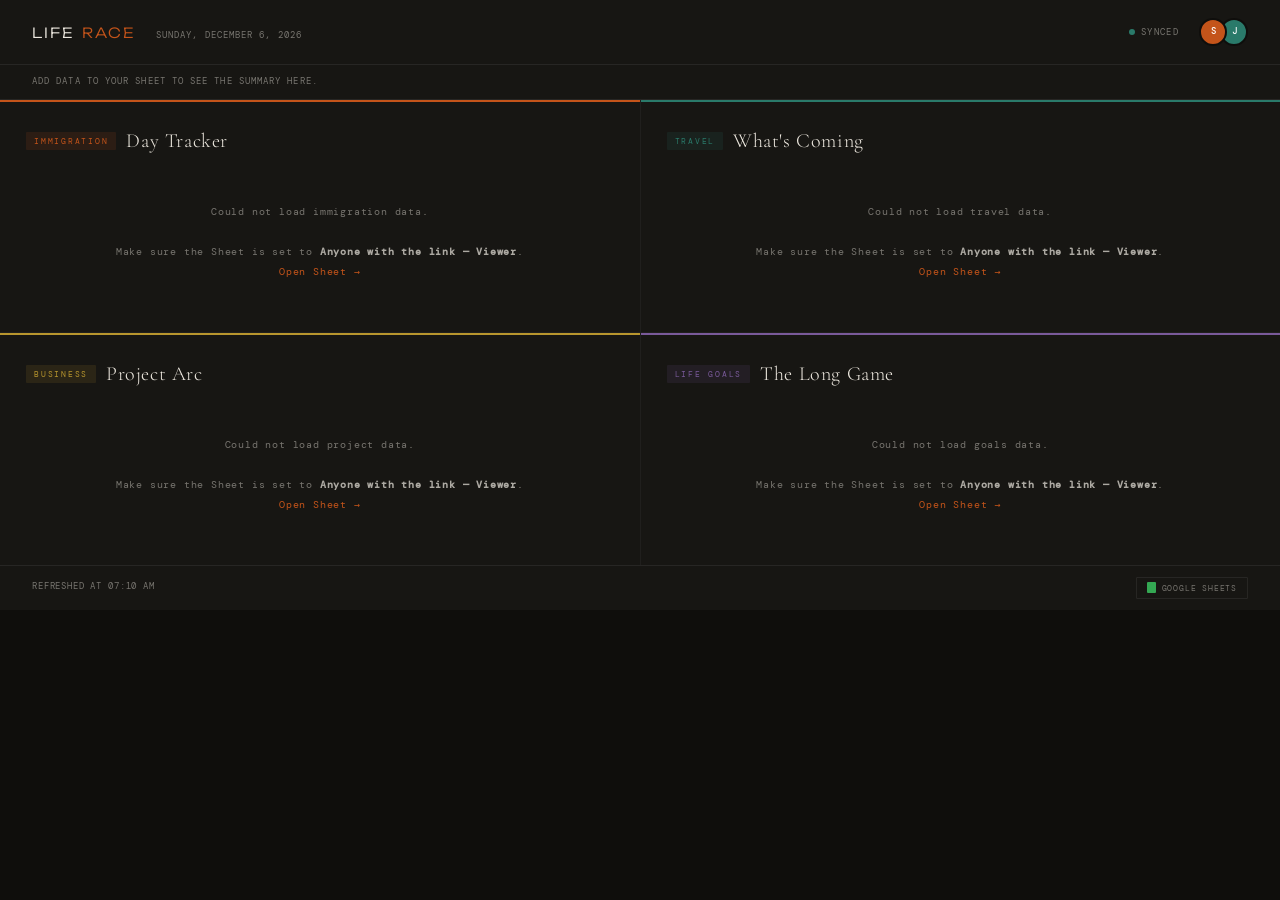
==== index.html @ 0c6e5dc6 "Add Life Race dashboard and wireframe for GitHub Pages - index.html: live dashboard connected to Goo" ====
<!DOCTYPE html>
<html lang="en">
<head>
<meta charset="UTF-8">
<meta name="viewport" content="width=device-width, initial-scale=1.0">
<title>Life Race</title>
<link rel="preconnect" href="https://fonts.googleapis.com">
<link href="https://fonts.googleapis.com/css2?family=Cormorant+Garamond:ital,wght@0,300;0,400;0,600;1,300;1,400&family=DM+Mono:wght@300;400;500&family=Unbounded:wght@300;400&display=swap" rel="stylesheet">
<style>
  :root {
    --bg:#0F0E0C; --surface:#171613; --surface-2:#1E1C19;
    --border:rgba(255,255,255,0.07); --border-strong:rgba(255,255,255,0.14);
    --text:#EDE8DF; --text-dim:rgba(237,232,223,0.45); --text-mid:rgba(237,232,223,0.7);
    --immigration:#C4541A; --immigration-soft:rgba(196,84,26,0.12);
    --travel:#2A7A6A; --travel-soft:rgba(42,122,106,0.12);
    --gantt:#B8962E; --gantt-soft:rgba(184,150,46,0.12);
    --goals:#7A5A9A; --goals-soft:rgba(122,90,154,0.12);
    --warn:#E53935;
  }
  *{margin:0;padding:0;box-sizing:border-box;}
  body{background:var(--bg);color:var(--text);font-family:'DM Mono',monospace;font-size:12px;min-height:100vh;line-height:1.5;}
  /* HEADER */
  .header{display:flex;align-items:center;justify-content:space-between;padding:18px 32px;border-bottom:1px solid var(--border);background:var(--surface);position:sticky;top:0;z-index:50;}
  .header-left{display:flex;align-items:baseline;gap:20px;}
  .logo{font-family:'Unbounded',sans-serif;font-size:14px;font-weight:300;letter-spacing:0.15em;text-transform:uppercase;}
  .logo span{color:var(--immigration);}
  .header-date{font-size:9px;letter-spacing:0.12em;color:var(--text-dim);text-transform:uppercase;}
  .header-right{display:flex;align-items:center;gap:20px;}
  .avatar-group{display:flex;}
  .avatar{width:28px;height:28px;border-radius:50%;border:2px solid var(--bg);display:flex;align-items:center;justify-content:center;font-size:9px;font-weight:500;}
  .avatar-1{background:var(--immigration);color:#fff;margin-right:-7px;z-index:2;}
  .avatar-2{background:var(--travel);color:#fff;}
  .sync-btn{display:flex;align-items:center;gap:6px;font-size:9px;letter-spacing:0.15em;color:var(--text-dim);text-transform:uppercase;cursor:pointer;transition:color 0.2s;background:none;border:none;font-family:inherit;}
  .sync-btn:hover{color:var(--text);}
  .dot{width:6px;height:6px;border-radius:50%;background:var(--travel);animation:pulse 2s ease-in-out infinite;}
  .dot.loading{background:var(--gantt);animation:none;opacity:0.7;}
  .dot.error{background:var(--warn);animation:none;}
  @keyframes pulse{0%,100%{opacity:1;}50%{opacity:0.4;}}
  /* STATUS BAR */
  .status-bar{background:var(--surface);border-bottom:1px solid var(--border);padding:10px 32px;display:flex;align-items:center;gap:22px;font-size:9px;letter-spacing:0.12em;color:var(--text-dim);text-transform:uppercase;overflow-x:auto;}
  .status-item strong{color:var(--text-mid);}
  .status-item.alert{color:var(--warn);}
  .status-item.alert strong{color:var(--warn);}
  .status-divider{width:1px;height:12px;background:var(--border-strong);flex-shrink:0;}
  /* GRID */
  .dashboard{display:grid;grid-template-columns:1fr 1fr;gap:1px;background:var(--border);}
  /* MODULE */
  .module{background:var(--surface);padding:26px;position:relative;overflow:hidden;animation:fadeIn 0.5s ease forwards;opacity:0;}
  .module:nth-child(1){animation-delay:0.05s;} .module:nth-child(2){animation-delay:0.12s;}
  .module:nth-child(3){animation-delay:0.19s;} .module:nth-child(4){animation-delay:0.26s;}
  @keyframes fadeIn{from{opacity:0;transform:translateY(10px);}to{opacity:1;transform:translateY(0);}}
  .module::before{content:'';position:absolute;top:0;left:0;right:0;height:2px;}
  .module-immigration::before{background:var(--immigration);}
  .module-travel::before{background:var(--travel);}
  .module-gantt::before{background:var(--gantt);}
  .module-goals::before{background:var(--goals);}
  .module-label{display:flex;align-items:center;gap:10px;margin-bottom:22px;}
  .module-tag{font-size:8px;letter-spacing:0.22em;text-transform:uppercase;padding:3px 8px;border-radius:1px;}
  .tag-immigration{background:var(--immigration-soft);color:var(--immigration);}
  .tag-travel{background:var(--travel-soft);color:var(--travel);}
  .tag-gantt{background:var(--gantt-soft);color:var(--gantt);}
  .tag-goals{background:var(--goals-soft);color:var(--goals);}
  .module-title{font-family:'Cormorant Garamond',serif;font-size:20px;font-weight:300;letter-spacing:0.03em;flex:1;}
  .last-sync{font-size:8px;color:var(--text-dim);letter-spacing:0.08em;}
  /* SHIMMER */
  .shimmer{background:linear-gradient(90deg,var(--surface-2) 25%,rgba(255,255,255,0.04) 50%,var(--surface-2) 75%);background-size:200% 100%;animation:shimmer 1.4s infinite;border-radius:2px;height:13px;margin-bottom:9px;}
  @keyframes shimmer{0%{background-position:200% 0;}100%{background-position:-200% 0;}}
  /* ERROR */
  .error-msg{padding:24px;text-align:center;color:var(--text-dim);font-size:10px;letter-spacing:0.08em;line-height:2;}
  .error-msg a{color:var(--immigration);text-decoration:none;}
  .error-msg strong{color:var(--text-mid);}
  /* IMMIGRATION */
  .imm-grid{display:grid;grid-template-columns:1fr 1fr;gap:12px;margin-bottom:20px;}
  .country-block{background:var(--surface-2);border:1px solid var(--border);padding:14px;border-radius:2px;}
  .country-flag{font-size:17px;margin-bottom:7px;}
  .country-name{font-size:8.5px;letter-spacing:0.2em;text-transform:uppercase;color:var(--text-dim);margin-bottom:3px;}
  .country-days{font-family:'Cormorant Garamond',serif;font-size:34px;font-weight:300;line-height:1;margin-bottom:3px;}
  .country-days.warn{color:var(--immigration);} .country-days.ok{color:var(--travel);}
  .country-limit{font-size:8.5px;color:var(--text-dim);}
  .progress-bar{height:3px;background:var(--border-strong);border-radius:2px;margin-top:9px;overflow:hidden;}
  .progress-fill{height:100%;border-radius:2px;transition:width 0.8s ease;}
  .fill-warn{background:var(--immigration);} .fill-ok{background:var(--travel);}
  .imm-log-label{font-size:8px;letter-spacing:0.2em;text-transform:uppercase;color:var(--text-dim);margin-bottom:9px;border-top:1px solid var(--border);padding-top:14px;}
  .imm-entry{display:flex;align-items:center;gap:9px;padding:7px 0;border-bottom:1px solid var(--border);font-size:9.5px;}
  .imm-entry:last-child{border-bottom:none;}
  .imm-flag{font-size:12px;} .imm-who{color:var(--text-mid);min-width:44px;} .imm-dates{color:var(--text-dim);flex:1;}
  .imm-dur{font-family:'Cormorant Garamond',serif;font-size:15px;font-weight:300;}
  /* TRAVEL */
  .travel-timeline{position:relative;padding-left:18px;margin-bottom:18px;}
  .travel-timeline::before{content:'';position:absolute;left:3px;top:8px;bottom:8px;width:1px;background:var(--border-strong);}
  .trip-item{position:relative;margin-bottom:18px;padding-left:14px;}
  .trip-item::before{content:'';position:absolute;left:-15px;top:5px;width:8px;height:8px;border-radius:50%;border:1px solid var(--travel);background:var(--bg);}
  .trip-item.current::before{background:var(--travel);}
  .trip-date{font-size:8.5px;letter-spacing:0.1em;color:var(--text-dim);text-transform:uppercase;margin-bottom:2px;}
  .trip-dest{font-family:'Cormorant Garamond',serif;font-size:17px;font-weight:400;margin-bottom:3px;}
  .trip-meta{display:flex;align-items:center;gap:8px;flex-wrap:wrap;}
  .trip-tag{padding:1px 6px;border-radius:1px;font-size:8px;letter-spacing:0.1em;text-transform:uppercase;}
  .trip-tag-work{background:var(--gantt-soft);color:var(--gantt);}
  .trip-tag-personal{background:var(--travel-soft);color:var(--travel);}
  .trip-tag-both{background:var(--goals-soft);color:var(--goals);}
  .trip-tag-holiday{background:var(--travel-soft);color:var(--travel);}
  .trip-tag-current{background:var(--immigration-soft);color:var(--immigration);}
  .trip-notes{font-size:8.5px;color:var(--text-dim);font-style:italic;}
  .travel-stats{display:grid;grid-template-columns:1fr 1fr 1fr;gap:8px;border-top:1px solid var(--border);padding-top:14px;}
  .stat-block{background:var(--surface-2);padding:10px;border-radius:2px;text-align:center;}
  .stat-num{font-family:'Cormorant Garamond',serif;font-size:24px;font-weight:300;color:var(--travel);display:block;}
  .stat-label{font-size:8px;letter-spacing:0.12em;text-transform:uppercase;color:var(--text-dim);}
  /* GANTT */
  .gantt-header-row{display:grid;margin-bottom:5px;}
  .gantt-month{font-size:7.5px;letter-spacing:0.12em;text-transform:uppercase;color:var(--text-dim);text-align:center;}
  .gantt-row{display:flex;align-items:center;margin-bottom:9px;gap:10px;}
  .gantt-name{font-size:9.5px;color:var(--text-mid);width:130px;flex-shrink:0;white-space:nowrap;overflow:hidden;text-overflow:ellipsis;}
  .gantt-track{flex:1;height:22px;background:var(--surface-2);border-radius:2px;position:relative;overflow:hidden;}
  .gantt-bar{position:absolute;height:100%;border-radius:2px;display:flex;align-items:center;padding:0 7px;font-size:8px;letter-spacing:0.06em;white-space:nowrap;overflow:hidden;}
  .gantt-today{position:absolute;top:0;bottom:0;width:1px;background:rgba(255,255,255,0.25);z-index:2;}
  .gantt-today::before{content:'NOW';position:absolute;top:-14px;left:3px;font-size:6.5px;letter-spacing:0.15em;color:rgba(255,255,255,0.3);}
  .gantt-legend{display:flex;gap:14px;margin-top:14px;border-top:1px solid var(--border);padding-top:12px;flex-wrap:wrap;}
  .legend-item{display:flex;align-items:center;gap:5px;font-size:8.5px;color:var(--text-dim);}
  .legend-dot{width:8px;height:8px;border-radius:1px;}
  .status-active{background:rgba(196,84,26,0.6);color:#fff;}
  .status-planning{background:rgba(184,150,46,0.6);color:#fff;}
  .status-ongoing{background:rgba(122,90,154,0.6);color:#fff;}
  .status-upcoming{background:rgba(42,122,106,0.45);color:rgba(237,232,223,0.8);}
  .status-complete{background:rgba(255,255,255,0.08);color:var(--text-dim);}
  .status-hold{background:rgba(255,255,255,0.05);color:var(--text-dim);}
  /* GOALS */
  .goals-grid{display:grid;grid-template-columns:1fr 1fr;gap:10px;}
  .goal-card{background:var(--surface-2);border:1px solid var(--border);padding:14px;border-radius:2px;position:relative;overflow:hidden;}
  .goal-bar{position:absolute;bottom:0;left:0;right:0;height:2px;background:var(--goals);opacity:0.5;transform-origin:left;transition:transform 0.7s ease;}
  .goal-horizon{font-size:7.5px;letter-spacing:0.2em;text-transform:uppercase;color:var(--goals);margin-bottom:7px;}
  .goal-title{font-family:'Cormorant Garamond',serif;font-size:14px;font-weight:400;line-height:1.3;margin-bottom:6px;}
  .goal-owner{font-size:8px;color:var(--text-dim);letter-spacing:0.08em;margin-bottom:5px;}
  .goal-footer{display:flex;justify-content:space-between;font-size:8.5px;}
  .goal-pct{color:var(--goals);font-weight:500;}
  .goal-next{color:var(--text-dim);font-style:italic;font-size:8px;max-width:120px;white-space:nowrap;overflow:hidden;text-overflow:ellipsis;}
  .goal-add{background:transparent;border:1px dashed var(--border-strong);padding:14px;border-radius:2px;display:flex;align-items:center;justify-content:center;color:var(--text-dim);font-size:8.5px;letter-spacing:0.15em;text-transform:uppercase;gap:6px;}
  /* BOTTOM */
  .bottom-bar{background:var(--surface);border-top:1px solid var(--border);padding:11px 32px;display:flex;align-items:center;font-size:8.5px;letter-spacing:0.1em;color:var(--text-dim);text-transform:uppercase;}
  .sheets-badge{margin-left:auto;display:flex;align-items:center;gap:6px;padding:4px 10px;border:1px solid var(--border);border-radius:1px;font-size:8px;letter-spacing:0.1em;}
  .sheets-icon{width:9px;height:11px;background:#34A853;border-radius:1px;display:inline-block;}
  @media(max-width:860px){.dashboard{grid-template-columns:1fr;}.imm-grid{grid-template-columns:1fr 1fr;}.goals-grid{grid-template-columns:1fr;}}
</style>
</head>
<body>
<div class="header">
  <div class="header-left">
    <div class="logo">Life <span>Race</span></div>
    <div class="header-date" id="headerDate"></div>
  </div>
  <div class="header-right">
    <button class="sync-btn" onclick="loadAll()">
      <span class="dot" id="syncDot"></span>
      <span id="syncLabel">Synced</span>
    </button>
    <div class="avatar-group">
      <div class="avatar avatar-1">S</div>
      <div class="avatar avatar-2">J</div>
    </div>
  </div>
</div>
<div class="status-bar" id="statusBar">
  <div class="status-item">Loading your data...</div>
</div>
<div class="dashboard">
  <div class="module module-immigration">
    <div class="module-label">
      <span class="module-tag tag-immigration">Immigration</span>
      <span class="module-title">Day Tracker</span>
      <span class="last-sync" id="immSync"></span>
    </div>
    <div id="immContent">
      <div class="shimmer" style="width:100%;height:88px;margin-bottom:12px"></div>
      <div class="shimmer" style="width:80%"></div><div class="shimmer" style="width:60%"></div>
    </div>
  </div>
  <div class="module module-travel">
    <div class="module-label">
      <span class="module-tag tag-travel">Travel</span>
      <span class="module-title">What's Coming</span>
      <span class="last-sync" id="travelSync"></span>
    </div>
    <div id="travelContent">
      <div class="shimmer" style="width:70%"></div>
      <div class="shimmer" style="width:90%"></div>
      <div class="shimmer" style="width:55%"></div>
    </div>
  </div>
  <div class="module module-gantt">
    <div class="module-label">
      <span class="module-tag tag-gantt">Business</span>
      <span class="module-title">Project Arc</span>
      <span class="last-sync" id="ganttSync"></span>
    </div>
    <div id="ganttContent">
      <div class="shimmer" style="width:100%;height:22px;margin-bottom:9px"></div>
      <div class="shimmer" style="width:100%;height:22px;margin-bottom:9px"></div>
      <div class="shimmer" style="width:100%;height:22px;margin-bottom:9px"></div>
    </div>
  </div>
  <div class="module module-goals">
    <div class="module-label">
      <span class="module-tag tag-goals">Life Goals</span>
      <span class="module-title">The Long Game</span>
      <span class="last-sync" id="goalsSync"></span>
    </div>
    <div id="goalsContent">
      <div class="shimmer" style="width:100%;height:80px;margin-bottom:10px"></div>
      <div class="shimmer" style="width:100%;height:80px"></div>
    </div>
  </div>
</div>
<div class="bottom-bar">
  <span id="bottomLeft">Loading...</span>
  <div class="sheets-badge">
    <span class="sheets-icon"></span>
    Google Sheets
  </div>
</div>
<script>
const SHEET_ID = '1gsTrgf-GvBFCwSzpoacBqti5JS8JfvwlRWJtqR7LKK0';
const LIMIT = 182;
const today = new Date();
today.setHours(0,0,0,0);
function parseDate(v) {
  if (!v) return null;
  const m = String(v).match(/Date\((\d+),(\d+),(\d+)\)/);
  if (m) return new Date(+m[1], +m[2], +m[3]);
  const d = new Date(v);
  return isNaN(d) ? null : d;
}
function fmt(d) {
  if (!d) return '';
  return d.toLocaleDateString('en-GB',{day:'numeric',month:'short',year:'2-digit'});
}
function diff(a,b) {
  if (!a||!b) return 0;
  return Math.max(0, Math.round((b-a)/86400000));
}
async function fetchSheet(tab) {
  const url = `https://docs.google.com/spreadsheets/d/${SHEET_ID}/gviz/tq?tqx=out:json&sheet=${encodeURIComponent(tab)}`;
  const res = await fetch(url);
  if (!res.ok) throw new Error('fetch failed');
  const text = await res.text();
  const json = JSON.parse(text.match(/setResponse\(([\s\S]*)\)/)[1]);
  if (!json.table) throw new Error('no table');
  const rows = [];
  (json.table.rows||[]).forEach((row,i) => {
    if (i < 4) return; // skip 4 header rows
    const cells = (row.c||[]).map(c=>c?c.v:null);
    if (cells.some(c=>c!==null&&c!=='')) rows.push(cells);
  });
  return rows;
}
function errHTML(msg) {
  return `<div class="error-msg">${msg}<br><br>
    Make sure the Sheet is set to <strong>Anyone with the link — Viewer</strong>.<br>
    <a href="https://docs.google.com/spreadsheets/d/${SHEET_ID}" target="_blank">Open Sheet &#x2192;</a></div>`;
}
function setSyncing() { document.getElementById('syncDot').className='dot loading'; document.getElementById('syncLabel').textContent='Syncing...'; }
function setSynced()  { document.getElementById('syncDot').className='dot'; document.getElementById('syncLabel').textContent='Synced'; }
function setError()   { document.getElementById('syncDot').className='dot error'; document.getElementById('syncLabel').textContent='Error — check sharing'; }
// ── IMMIGRATION ──────────────────────────────────────────────────────────
async function loadImmigration() {
  try {
    const rows = await fetchSheet('🛂 Immigration');
    // cols: 1=Person,2=CountryText,3=CountryDrop,4=Arrival,5=Departure,6=Days,7=Notes
    const totals = {'United States':0,'Canada':0};
    const stays = [];
    rows.forEach(r => {
      const person  = r[1]||'';
      const country = r[3]||r[2]||'';
      const arrival = parseDate(r[4]);
      const depart  = parseDate(r[5]);
      if (!arrival) return;
      const dep = depart||today;
      const days = diff(arrival, dep);
      if (arrival.getFullYear()===today.getFullYear() && totals[country]!==undefined) {
        totals[country]+=days;
      }
      stays.push({person,country,arrival,depart,days,notes:r[7]||''});
    });
    const usUsed = Math.round(totals['United States']);
    const caUsed = Math.round(totals['Canada']);
    const usPct  = usUsed/LIMIT;
    const caPct  = caUsed/LIMIT;
    const recent = stays.filter(s=>s.arrival).sort((a,b)=>b.arrival-a.arrival).slice(0,4);
    let html = `<div class="imm-grid">
      <div class="country-block">
        <div class="country-flag">&#x1F1FA;&#x1F1F8;</div>
        <div class="country-name">United States</div>
        <div class="country-days ${usPct>0.8?'warn':'ok'}">${usUsed}</div>
        <div class="country-limit">of ${LIMIT} days this year</div>
        <div class="progress-bar"><div class="progress-fill ${usPct>0.8?'fill-warn':'fill-ok'}" style="width:${Math.min(usPct*100,100).toFixed(1)}%"></div></div>
      </div>
      <div class="country-block">
        <div class="country-flag">&#x1F1E8;&#x1F1E6;</div>
        <div class="country-name">Canada</div>
        <div class="country-days ${caPct>0.8?'warn':'ok'}">${caUsed}</div>
        <div class="country-limit">of ${LIMIT} days this year</div>
        <div class="progress-bar"><div class="progress-fill ${caPct>0.8?'fill-warn':'fill-ok'}" style="width:${Math.min(caPct*100,100).toFixed(1)}%"></div></div>
      </div>
    </div>
    <div class="imm-log-label">Recent stays</div>`;
    recent.forEach(s => {
      const flag = s.country.includes('Canada')?'&#x1F1E8;&#x1F1E6;':s.country.includes('United')?'&#x1F1FA;&#x1F1F8;':'&#x1F30D;';
      html += `<div class="imm-entry">
        <span class="imm-flag">${flag}</span>
        <span class="imm-who">${s.person||'&#x2014;'}</span>
        <span class="imm-dates">${fmt(s.arrival)} &#x2013; ${s.depart?fmt(s.depart):'Present'}</span>
        <span class="imm-dur">${s.days}d</span>
      </div>`;
    });
    document.getElementById('immContent').innerHTML = html;
    document.getElementById('immSync').textContent = 'Live';
    return { usUsed, caUsed, usLeft:LIMIT-usUsed, caLeft:LIMIT-caUsed, usPct };
  } catch(e) {
    document.getElementById('immContent').innerHTML = errHTML('Could not load immigration data.');
    return null;
  }
}
// ── TRAVEL ───────────────────────────────────────────────────────────────
async function loadTravel() {
  try {
    const rows = await fetchSheet('✈️ Travel');
    // cols: 1=Traveler,2=Destination,3=Departure,4=Return,5=Type,6=Nights,7=Notes
    const trips = rows.map(r=>({
      traveler: r[1]||'',
      dest:     r[2]||'',
      dep:      parseDate(r[3]),
      ret:      parseDate(r[4]),
      type:     (r[5]||'').toLowerCase(),
      notes:    r[7]||''
    })).filter(t=>t.dest&&t.dep);
    trips.sort((a,b)=>a.dep-b.dep);
    const upcoming = trips.filter(t=>!t.ret||t.ret>=today);
    const totalNights = trips.reduce((s,t)=>s+(t.ret&&t.dep?diff(t.dep,t.ret):0),0);
    const countrySet = new Set(trips.map(t=>t.dest.split(',').pop().trim()));
    let html = '<div class="travel-timeline">';
    const show = upcoming.slice(0,5);
    if (!show.length) {
      html += '<div style="color:var(--text-dim);font-size:10px;padding:16px 0 16px 14px;">No upcoming trips logged yet.</div>';
    }
    show.forEach(t => {
      const isCurrent = t.dep<=today&&(!t.ret||t.ret>=today);
      const nights = t.ret?diff(t.dep,t.ret):null;
      const typeKey = t.type.replace(/\s+/g,'-')||'personal';
      html += `<div class="trip-item ${isCurrent?'current':''}">
        <div class="trip-date">${fmt(t.dep)}${t.ret?' &#x2014; '+fmt(t.ret):''}</div>
        <div class="trip-dest">${t.dest}</div>
        <div class="trip-meta">
          ${isCurrent?'<span class="trip-tag trip-tag-current">Current</span>':`<span class="trip-tag trip-tag-${typeKey}">${t.type||'Trip'}</span>`}
          ${nights?`<span class="trip-notes">${nights} nights</span>`:''}
          ${t.notes?`<span class="trip-notes">${t.notes}</span>`:''}
        </div>
      </div>`;
    });
    html += `</div>
    <div class="travel-stats">
      <div class="stat-block"><span class="stat-num">${upcoming.length}</span><span class="stat-label">Upcoming</span></div>
      <div class="stat-block"><span class="stat-num">${countrySet.size}</span><span class="stat-label">Countries</span></div>
      <div class="stat-block"><span class="stat-num">${totalNights}</span><span class="stat-label">Nights planned</span></div>
    </div>`;
    document.getElementById('travelContent').innerHTML = html;
    document.getElementById('travelSync').textContent = 'Live';
    return { nextTrip: upcoming[0]||null };
  } catch(e) {
    document.getElementById('travelContent').innerHTML = errHTML('Could not load travel data.');
    return null;
  }
}
// ── PROJECTS ─────────────────────────────────────────────────────────────
async function loadProjects() {
  try {
    const rows = await fetchSheet('📋 Projects');
    // cols: 1=Lead,2=Name,3=Start,4=End,5=Status,6=Duration,7=Notes
    const projects = rows.map(r=>({
      lead:   r[1]||'',
      name:   r[2]||'',
      start:  parseDate(r[3]),
      end:    parseDate(r[4]),
      status: (r[5]||'active').toLowerCase(),
      notes:  r[7]||''
    })).filter(p=>p.name&&p.start);
    const winStart = new Date(today.getFullYear(),today.getMonth(),1);
    const winEnd   = new Date(today.getFullYear(),today.getMonth()+6,0);
    const winDays  = diff(winStart,winEnd);
    const todayPct = (diff(winStart,today)/winDays*100).toFixed(1);
    const months = [];
    for(let m=0;m<6;m++){
      const d = new Date(winStart.getFullYear(),winStart.getMonth()+m,1);
      months.push(d.toLocaleDateString('en-US',{month:'short'}));
    }
    const statusClass = {
      'active':'status-active','planning':'status-planning','ongoing':'status-ongoing',
      'upcoming':'status-upcoming','complete':'status-complete','on hold':'status-hold'
    };
    let html = `<div class="gantt-header-row" style="display:grid;grid-template-columns:130px repeat(6,1fr);margin-bottom:6px;">
      <div></div>${months.map(m=>`<div class="gantt-month">${m}</div>`).join('')}
    </div>`;
    projects.slice(0,7).forEach(p=>{
      const s = p.start<winStart?winStart:p.start;
      const e = !p.end||p.end>winEnd?winEnd:p.end;
      const left = Math.max(0,diff(winStart,s)/winDays*100);
      const width = Math.min(100-left,Math.max(4,diff(s,e)/winDays*100));
      const cls = statusClass[p.status]||'status-active';
      html += `<div class="gantt-row">
        <div class="gantt-name" title="${p.lead?p.lead+': ':'' }${p.name}">${p.name}</div>
        <div class="gantt-track">
          <div class="gantt-today" style="left:${todayPct}%"></div>
          <div class="gantt-bar ${cls}" style="left:${left.toFixed(1)}%;width:${width.toFixed(1)}%">${p.name}</div>
        </div>
      </div>`;
    });
    html += `<div class="gantt-legend">
      <div class="legend-item"><div class="legend-dot" style="background:rgba(196,84,26,0.6)"></div>Active</div>
      <div class="legend-item"><div class="legend-dot" style="background:rgba(184,150,46,0.6)"></div>Planning</div>
      <div class="legend-item"><div class="legend-dot" style="background:rgba(42,122,106,0.45)"></div>Upcoming</div>
      <div class="legend-item"><div class="legend-dot" style="background:rgba(122,90,154,0.6)"></div>Ongoing</div>
    </div>`;
    document.getElementById('ganttContent').innerHTML = html;
    document.getElementById('ganttSync').textContent = 'Live';
    return { activeCount: projects.filter(p=>p.status==='active').length };
  } catch(e) {
    document.getElementById('ganttContent').innerHTML = errHTML('Could not load project data.');
    return null;
  }
}
// ── GOALS ────────────────────────────────────────────────────────────────
async function loadGoals() {
  try {
    const rows = await fetchSheet('🎯 Goals');
    // cols: 1=Owner,2=Goal,3=Horizon,4=Progress,5=TargetDate,6=Notes
    const goals = rows.map(r=>({
      owner:    r[1]||'',
      goal:     r[2]||'',
      horizon:  r[3]||'',
      progress: parseFloat(r[4])||0,
      notes:    r[6]||''
    })).filter(g=>g.goal);
    let html = '<div class="goals-grid">';
    goals.slice(0,6).forEach(g=>{
      const pct = Math.min(100,Math.round(g.progress<=1?g.progress*100:g.progress));
      html += `<div class="goal-card">
        <div class="goal-bar" style="transform:scaleX(${pct/100})"></div>
        <div class="goal-horizon">${g.horizon}</div>
        <div class="goal-title">${g.goal}</div>
        <div class="goal-owner">${g.owner}</div>
        <div class="goal-footer">
          <span class="goal-pct">${pct}%</span>
          <span class="goal-next">${g.notes}</span>
        </div>
      </div>`;
    });
    if(goals.length<4) html+='<div class="goal-add">+ Add goals in Sheet</div>';
    html+='</div>';
    document.getElementById('goalsContent').innerHTML = html;
    document.getElementById('goalsSync').textContent = 'Live';
    return { total:goals.length, inMotion:goals.filter(g=>{const p=g.progress<=1?g.progress*100:g.progress;return p>10;}).length };
  } catch(e) {
    document.getElementById('goalsContent').innerHTML = errHTML('Could not load goals data.');
    return null;
  }
}
// ── STATUS BAR ───────────────────────────────────────────────────────────
function buildStatus(imm,travel,projects,goals) {
  const parts = [];
  if(imm){
    if(imm.usPct>0.8) parts.push(`<div class="status-item alert">&#x26A0; US: <strong>${imm.usLeft} days left</strong></div><div class="status-divider"></div>`);
    else parts.push(`<div class="status-item">&#x1F1FA;&#x1F1F8; US: <strong>${imm.usLeft} days left</strong></div><div class="status-divider"></div>`);
    parts.push(`<div class="status-item">&#x1F1E8;&#x1F1E6; CA: <strong>${imm.caLeft} days left</strong></div><div class="status-divider"></div>`);
  }
  if(travel&&travel.nextTrip){
    const t=travel.nextTrip;
    const da=diff(today,t.dep);
    const when=da===0?'Today':da===1?'Tomorrow':`in ${da} days`;
    parts.push(`<div class="status-item">Next trip: <strong>${t.dest.split(',')[0]} &#x2014; ${when}</strong></div><div class="status-divider"></div>`);
  }
  if(projects) parts.push(`<div class="status-item">Active projects: <strong>${projects.activeCount}</strong></div><div class="status-divider"></div>`);
  if(goals)    parts.push(`<div class="status-item">Goals in motion: <strong>${goals.inMotion} of ${goals.total}</strong></div>`);
  document.getElementById('statusBar').innerHTML = parts.join('')||'<div class="status-item">Add data to your Sheet to see the summary here.</div>';
  document.getElementById('bottomLeft').textContent = `Refreshed at ${new Date().toLocaleTimeString('en-US',{hour:'2-digit',minute:'2-digit'})}`;
}
// ── LOAD ALL ─────────────────────────────────────────────────────────────
async function loadAll() {
  setSyncing();
  try {
    const [imm,travel,projects,goals] = await Promise.all([
      loadImmigration(), loadTravel(), loadProjects(), loadGoals()
    ]);
    buildStatus(imm,travel,projects,goals);
    setSynced();
  } catch(e) {
    setError();
  }
}
// ── INIT ─────────────────────────────────────────────────────────────────
const DAYS=['Sunday','Monday','Tuesday','Wednesday','Thursday','Friday','Saturday'];
const MONTHS=['January','February','March','April','May','June','July','August','September','October','November','December'];
document.getElementById('headerDate').textContent=`${DAYS[today.getDay()]}, ${MONTHS[today.getMonth()]} ${today.getDate()}, ${today.getFullYear()}`;
loadAll();
setInterval(loadAll, 5*60*1000);
</script>
</body>
</html>
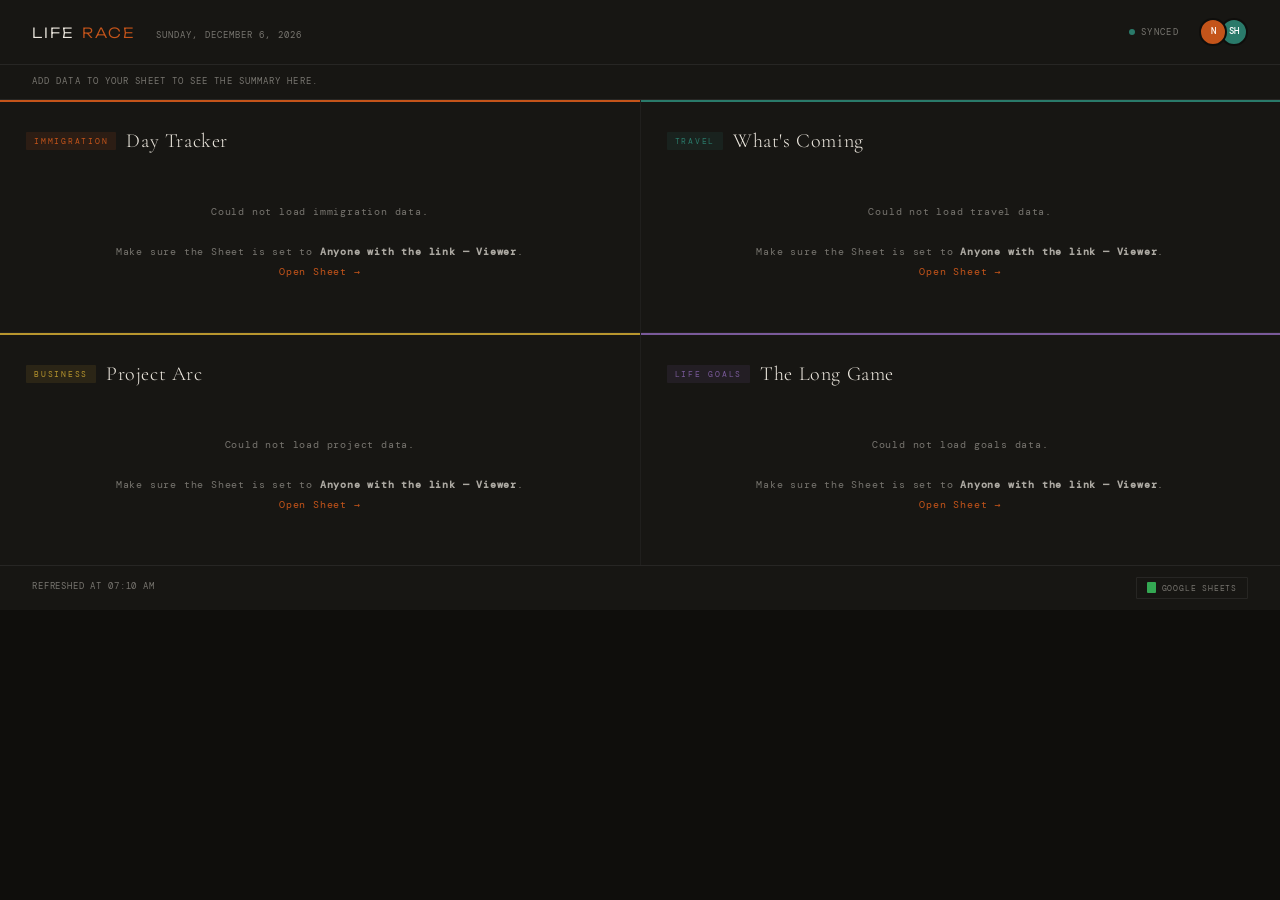
==== commit d34dcbab: "Update avatars from S/J to Nadia (N) and Sherlen (SH) https://claude.ai/code/session_01C5YzxtLepcowo" ====
--- a/index.html
+++ b/index.html
@@ -153,8 +153,8 @@
       <span id="syncLabel">Synced</span>
     </button>
     <div class="avatar-group">
-      <div class="avatar avatar-1">S</div>
-      <div class="avatar avatar-2">J</div>
+      <div class="avatar avatar-1">N</div>
+      <div class="avatar avatar-2">SH</div>
     </div>
   </div>
 </div>
